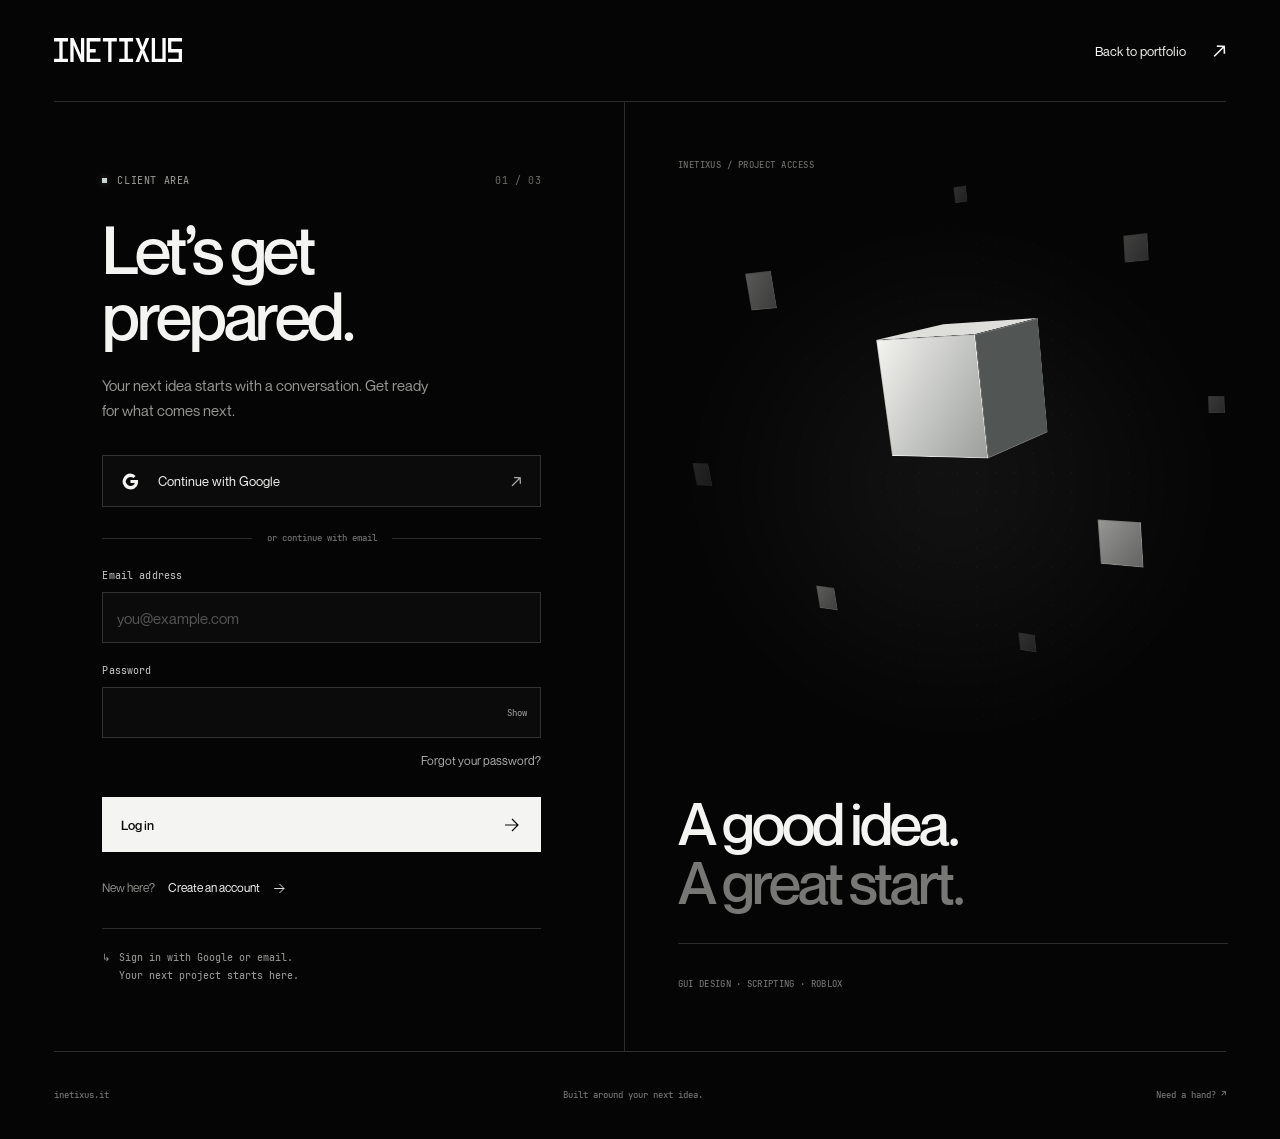
==== account/index.html @ 4a4ba4a3 "Restore original hero and use actual elevator as tiny edge widget" ====
<!doctype html><html lang="en"><head><meta charset="utf-8"><meta name="viewport" content="width=device-width, initial-scale=1"><meta name="theme-color" content="#050505"><meta name="robots" content="noindex, nofollow"><meta name="referrer" content="no-referrer"><title>Your account · Inetixus</title><link rel="canonical" href="https://inetixus.it/account/"><link rel="icon" href="/site/favicon.svg" type="image/svg+xml"><link rel="preload" href="/site/fonts/NeueMontreal-Medium.otf" as="font" type="font/otf" crossorigin><link rel="stylesheet" href="/account.css?v=native-edge-1"><script type="module" src="/account.js?v=native-edge-1"></script></head>
<body data-account-page="account"><header class="account-header"><a href="/" aria-label="Inetixus home"><img src="/site/inetixus.svg" width="128" height="39" alt="Inetixus"></a><a class="back-link" href="/">Back to portfolio <span aria-hidden="true">↗</span></a></header>
<main class="account-layout"><section class="account-panel" aria-labelledby="account-title"><p class="eyebrow"><span class="status-dot" aria-hidden="true"></span> CLIENT AREA <span class="step">01 / 03</span></p><h1 id="account-title" data-account-welcome>You’re<br>ready.</h1><p class="account-intro">Your account is ready for your next idea.</p><p class="selected-package" hidden></p>

<div data-member hidden><p class="member-email" data-account-email></p><a class="submit-button" href="mailto:inetixus@gmail.com?subject=My%20next%20project">Let’s talk about your project <svg viewBox="0 0 20 20" width="20" height="20" aria-hidden="true"><path d="M3 10h13M10 4l6 6-6 6" fill="none" stroke="currentColor" stroke-width="1.2"/></svg></a><a class="forgot" href="/reset-password/">Change password</a><button class="google-button" type="button" data-signout>Log out <svg viewBox="0 0 20 20" width="20" height="20" aria-hidden="true"><path d="M3 10h13M10 4l6 6-6 6" fill="none" stroke="currentColor" stroke-width="1.2"/></svg></button></div><p class="form-status" role="status" aria-live="polite" tabindex="-1" hidden></p><p class="account-switch"><a href="/">Explore the portfolio <svg viewBox="0 0 20 20" width="20" height="20" aria-hidden="true"><path d="M3 10h13M10 4l6 6-6 6" fill="none" stroke="currentColor" stroke-width="1.2"/></svg></a></p><p class="preview-note"><span aria-hidden="true">↳</span> Sign in with Google or email.<br>Your next project starts here.</p></section>
<aside class="account-art" aria-hidden="true"><div class="art-grid"></div><div class="art-halo"></div><div class="art-cubes"><div class="art-cube cube-0"><i></i><i></i><i></i></div><div class="art-cube cube-1"><i></i><i></i><i></i></div><div class="art-cube cube-2"><i></i><i></i><i></i></div><div class="art-cube cube-3"><i></i><i></i><i></i></div><div class="art-cube cube-4"><i></i><i></i><i></i></div><div class="art-cube cube-5"><i></i><i></i><i></i></div><div class="art-cube cube-6"><i></i><i></i><i></i></div><div class="art-cube cube-7"><i></i><i></i><i></i></div><div class="art-cube cube-8"><i></i><i></i><i></i></div></div><p class="art-coordinate">INETIXUS / PROJECT ACCESS</p><p class="art-title">A good idea.<br><span>A great start.</span></p><div class="art-rule"></div><p class="art-caption">GUI DESIGN · SCRIPTING · ROBLOX</p></aside></main><footer class="account-footer"><a href="https://inetixus.it">inetixus.it</a><span>Built around your next idea.</span><a href="mailto:inetixus@gmail.com">Need a hand? ↗</a></footer></body></html>
---- account.css ----
@font-face{font-family:Montreal;src:url('/site/fonts/NeueMontreal-Regular.otf') format('opentype');font-display:swap}@font-face{font-family:Montreal;src:url('/site/fonts/NeueMontreal-Medium.otf') format('opentype');font-weight:500 800;font-display:swap}@font-face{font-family:JetBrains;src:url('/site/fonts/JetBrainsMono-Medium.woff2') format('woff2');font-display:swap}
:root{color-scheme:dark;--bg:#050505;--ink:#f4f4f2;--muted:#969693;--line:#ffffff29;--mono:JetBrains,monospace;font-family:Montreal,Arial,sans-serif;background:var(--bg);color:var(--ink)}*{box-sizing:border-box}body{margin:0;min-height:100svh}a{color:inherit;text-decoration:none}button,input{font:inherit}button,a,input{touch-action:manipulation}button{cursor:pointer}a:focus-visible,button:focus-visible,input:focus-visible{outline:1px solid #c2e5e8;outline-offset:5px}button:disabled{cursor:wait}button svg{flex:none}.account-header{display:flex;justify-content:space-between;align-items:center;margin:0 4.2vw;border-bottom:1px solid var(--line);height:102px}.account-header img{width:128px;height:auto;display:block}.back-link{display:flex;gap:27px;align-items:center;min-height:44px;font-size:13px}.back-link span{font-size:22px}.account-layout{display:grid;grid-template-columns:minmax(380px,1fr) 1.05fr;max-width:1600px;margin:auto;min-height:calc(100svh - 190px)}.account-panel{padding:72px clamp(40px,6.5vw,112px) 65px 8vw;max-width:740px;align-self:center}.eyebrow{display:flex;align-items:center;gap:10px;font:10px var(--mono);letter-spacing:.06em;margin:0 0 30px;color:var(--muted)}.step{margin-left:auto;color:#646461}.status-dot{width:5px;height:5px;background:#c8d6d4;box-shadow:0 0 7px #ffffff4d}h1{font-size:clamp(50px,5.2vw,79px);font-weight:500;letter-spacing:-.052em;line-height:.99;margin:0 0 24px}.account-intro{font-size:15px;color:var(--muted);line-height:1.65;max-width:37ch;margin:0 0 33px}.google-button,.submit-button{display:flex;align-items:center;justify-content:space-between;gap:18px;min-height:52px;width:100%;border:1px solid var(--line);padding:0 18px;background:#0b0b0b;color:var(--ink);font-size:13px;transition:background .2s,border-color .2s}.google-button>span:first-of-type{margin-right:auto}.google-button:hover{background:#141414;border-color:#ffffff66}.button-arrow{color:#aaa;font-size:18px}.divider{display:flex;align-items:center;gap:15px;margin:25px 0;font:9px var(--mono);color:#777}.divider:before,.divider:after{content:'';height:1px;background:var(--line);flex:1}.field{margin-top:21px}.field>label{display:block;font:10px var(--mono);letter-spacing:.015em;margin:0 0 10px;color:#bbb}.input-wrap{position:relative}.field input{display:block;width:100%;height:51px;border:1px solid var(--line);border-radius:0;background:#0b0b0b;color:var(--ink);padding:0 14px;font-size:15px;transition:border-color .2s}.field input::placeholder{color:#555}.field input:focus{border-color:#b5c0bd}.field input[type=password],.field input[data-password-visible]{padding-right:67px}.show-password{position:absolute;right:0;top:0;height:51px;padding:0 14px;font:9px var(--mono);border:0;background:transparent;color:#999}.show-password:hover{color:white}.forgot{display:block;width:fit-content;margin:15px 0 27px auto;font-size:12px;color:#aaa;text-underline-offset:4px}.forgot:hover{text-decoration:underline}.submit-button{background:var(--ink);border-color:var(--ink);color:#090909;margin-top:29px;min-height:55px;font-weight:500}.submit-button:hover{background:#cfd2cf;border-color:#cfd2cf}.submit-button svg{transition:translate .2s}.submit-button:hover svg{translate:3px}.account-switch{font-size:12px;color:#8c8c89;margin:25px 0 0;line-height:1.8;display:flex;align-items:center;gap:13px;flex-wrap:wrap}.account-switch>a{display:inline-flex;align-items:center;gap:12px;color:var(--ink)}.account-switch svg{width:15px;height:15px}.preview-note{border-top:1px solid var(--line);padding:20px 0 0 17px;font:10px/1.85 var(--mono);color:#969693;position:relative;margin:29px 0 0}.preview-note>span{position:absolute;left:0;top:20px}.hint{font:9px/1.6 var(--mono);color:#777;margin:8px 0 -5px}.form-status{font-size:12px;line-height:1.7;color:#bfd9d3;border-left:1px solid #78968c;padding:8px 0 8px 14px;margin:20px 0 0;max-width:42ch}.selected-package{border-left:1px solid #849b94;padding-left:12px;font:10px/1.7 var(--mono);color:#b6c6c0;margin:0 0 24px}.account-art{position:relative;overflow:hidden;border-left:1px solid var(--line);min-height:720px;isolation:isolate;--art-yaw:0deg;--art-pitch:0deg}.art-grid{position:absolute;inset:0;background-image:radial-gradient(#ffffff40 .7px,transparent .8px);background-size:19px 19px;mask-image:radial-gradient(ellipse at 58% 40%,#0004,transparent 67%)}.art-halo{position:absolute;left:5%;right:5%;top:10%;height:60%;background:radial-gradient(ellipse,#fff3,transparent 65%);filter:blur(35px);opacity:.3}.art-coordinate{position:absolute;left:8%;top:48px;color:#747471;font:9px var(--mono);letter-spacing:.05em}.art-title{position:absolute;left:8%;bottom:139px;right:8%;margin:0;font-size:clamp(44px,4.6vw,70px);font-weight:500;line-height:1;letter-spacing:-.05em}.art-title>span{color:#777875}.art-caption{position:absolute;left:8%;bottom:52px;font:9px var(--mono);letter-spacing:.035em;color:#777}.art-rule{position:absolute;left:8%;right:8%;bottom:107px;height:1px;background:var(--line)}.art-cubes{position:absolute;inset:0;perspective:1000px;transform:rotateX(var(--art-pitch)) rotateY(var(--art-yaw));transition:transform .6s cubic-bezier(.2,.7,.2,1)}.art-cube{--s:58px;position:absolute;width:var(--s);height:var(--s);transform-style:preserve-3d;transform:rotateX(-23deg) rotateY(-34deg) rotateZ(-8deg);animation:drift 12s ease-in-out infinite alternate;will-change:transform}.art-cube i{position:absolute;inset:0;display:block;background:#c6c8c5;border:1px solid #ffffff36;backface-visibility:hidden}.art-cube i:first-child{transform:translateZ(calc(var(--s)/2));background:linear-gradient(130deg,#f3f3ef,#9c9f9c)}.art-cube i:nth-child(2){transform:rotateY(90deg) translateZ(calc(var(--s)/2));background:#515553}.art-cube i:nth-child(3){transform:rotateX(90deg) translateZ(calc(var(--s)/2));background:#dedfda}.cube-0{--s:115px;left:43%;top:24%;animation-delay:-4s}.cube-1{--s:36px;left:18%;top:18%;opacity:.35;animation-delay:-8s}.cube-2{--s:26px;left:76%;top:14%;opacity:.25;animation-delay:-1s}.cube-3{--s:47px;left:72%;top:44%;opacity:.6;animation-delay:-6s}.cube-4{--s:24px;left:29%;top:51%;opacity:.35;animation-delay:-2s}.cube-5{--s:23px;left:10%;top:38%;opacity:.13;animation-delay:-7s}.cube-6{--s:17px;left:89%;top:31%;opacity:.22;animation-delay:-5s}.cube-7{--s:15px;left:50%;top:9%;opacity:.18;animation-delay:-3s}.cube-8{--s:19px;left:60%;top:56%;opacity:.17;animation-delay:-9s}.account-footer{margin:0 4.2vw;display:flex;justify-content:space-between;align-items:center;gap:22px;border-top:1px solid var(--line);min-height:88px;font:9px var(--mono);color:#777}.account-footer>a{min-height:44px;display:flex;align-items:center}.account-footer a:hover{color:white}
[hidden]{display:none!important}.form-status[data-error=true]{color:#e3aaa3;border-color:#b8756a}.member-email{font:12px/1.7 var(--mono);overflow-wrap:anywhere;color:var(--muted);margin-bottom:28px}.submit-button:disabled,.google-button:disabled{opacity:.6;cursor:wait}
@keyframes drift{to{transform:translateY(-17px) rotateX(-13deg) rotateY(-21deg) rotateZ(-3deg)}}
@media(min-width:1700px){.account-panel{padding-left:110px}.account-art{margin-right:35px}}@media(max-width:1050px){.account-layout{grid-template-columns:minmax(360px,1fr) .8fr}.account-panel{padding:65px 45px}.art-title{font-size:43px}.cube-0{--s:90px;left:39%}.account-art{min-height:760px}.account-footer>span{display:none}}
@media(max-width:760px){.account-header{height:82px;margin:0 24px}.account-header img{width:108px}.back-link{font-size:11px;gap:12px}.account-layout{display:block;min-height:calc(100svh - 164px)}.account-panel{padding:46px 24px 40px;max-width:510px;margin:auto}.account-art{display:none}h1{font-size:58px}.account-intro{font-size:14px}.eyebrow{margin-bottom:26px}.account-footer{margin:0 24px;min-height:82px;font-size:8px}.account-switch{font-size:12px}.preview-note{font-size:8px}.field input{font-size:16px}}
@media(max-width:360px){h1{font-size:49px}.account-header,.account-footer{margin-right:20px;margin-left:20px}.account-panel{padding-right:20px;padding-left:20px}.back-link{font-size:10px;gap:7px}}
@media(prefers-reduced-motion:reduce){*,*:before,*:after{animation:none!important;transition:none!important}.art-cube{will-change:auto}}
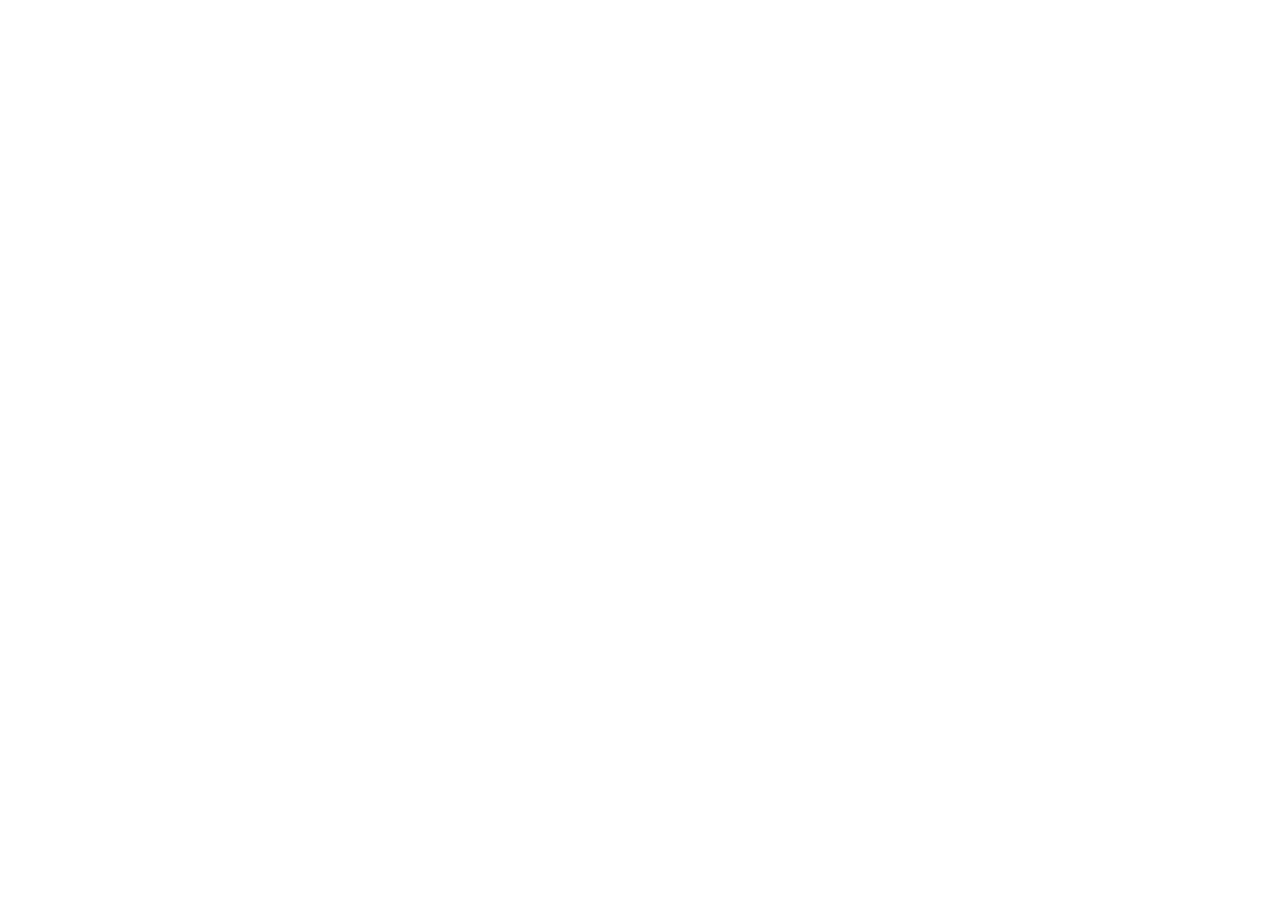
==== commit 3d1ff1b9: "Add streamlined client dashboard, verification and sitemap" ====
--- a/account/index.html
+++ b/account/index.html
@@ -1,6 +1,6 @@
-<!doctype html><html lang="en"><head><meta charset="utf-8"><meta name="viewport" content="width=device-width, initial-scale=1"><meta name="theme-color" content="#050505"><meta name="robots" content="noindex, nofollow"><meta name="referrer" content="no-referrer"><title>Your account · Inetixus</title><link rel="canonical" href="https://inetixus.it/account/"><link rel="icon" href="/site/favicon.svg" type="image/svg+xml"><link rel="preload" href="/site/fonts/NeueMontreal-Medium.otf" as="font" type="font/otf" crossorigin><link rel="stylesheet" href="/account.css?v=native-edge-1"><script type="module" src="/account.js?v=native-edge-1"></script></head>
+<!doctype html><html lang="en"><head><meta charset="utf-8"><meta name="viewport" content="width=device-width, initial-scale=1, viewport-fit=cover"><meta name="theme-color" content="#050505"><meta name="robots" content="noindex, nofollow"><meta name="referrer" content="no-referrer"><title>Your account · Inetixus</title><link rel="canonical" href="https://dashboard.inetixus.it/account/"><link rel="icon" href="/site/favicon.svg" type="image/svg+xml"><link rel="preload" href="/site/fonts/NeueMontreal-Medium.otf" as="font" type="font/otf" crossorigin><link rel="stylesheet" href="/account.css?v=portal-2"><script type="module" src="/account.js?v=portal-2"></script></head>
 <body data-account-page="account"><header class="account-header"><a href="/" aria-label="Inetixus home"><img src="/site/inetixus.svg" width="128" height="39" alt="Inetixus"></a><a class="back-link" href="/">Back to portfolio <span aria-hidden="true">↗</span></a></header>
-<main class="account-layout"><section class="account-panel" aria-labelledby="account-title"><p class="eyebrow"><span class="status-dot" aria-hidden="true"></span> CLIENT AREA <span class="step">01 / 03</span></p><h1 id="account-title" data-account-welcome>You’re<br>ready.</h1><p class="account-intro">Your account is ready for your next idea.</p><p class="selected-package" hidden></p>
+<main class="account-layout"><section class="account-panel" aria-labelledby="account-title"><p class="eyebrow"><span class="status-dot" aria-hidden="true"></span> ACCOUNT ACCESS <span class="step">01 / 03</span></p><h1 id="account-title" data-account-welcome>You’re<br>ready.</h1><p class="account-intro">Your project workspace is ready.</p><p class="selected-package" hidden></p>
 
 <div data-member hidden><p class="member-email" data-account-email></p><a class="submit-button" href="mailto:inetixus@gmail.com?subject=My%20next%20project">Let’s talk about your project <svg viewBox="0 0 20 20" width="20" height="20" aria-hidden="true"><path d="M3 10h13M10 4l6 6-6 6" fill="none" stroke="currentColor" stroke-width="1.2"/></svg></a><a class="forgot" href="/reset-password/">Change password</a><button class="google-button" type="button" data-signout>Log out <svg viewBox="0 0 20 20" width="20" height="20" aria-hidden="true"><path d="M3 10h13M10 4l6 6-6 6" fill="none" stroke="currentColor" stroke-width="1.2"/></svg></button></div><p class="form-status" role="status" aria-live="polite" tabindex="-1" hidden></p><p class="account-switch"><a href="/">Explore the portfolio <svg viewBox="0 0 20 20" width="20" height="20" aria-hidden="true"><path d="M3 10h13M10 4l6 6-6 6" fill="none" stroke="currentColor" stroke-width="1.2"/></svg></a></p><p class="preview-note"><span aria-hidden="true">↳</span> Sign in with Google or email.<br>Your next project starts here.</p></section>
 <aside class="account-art" aria-hidden="true"><div class="art-grid"></div><div class="art-halo"></div><div class="art-cubes"><div class="art-cube cube-0"><i></i><i></i><i></i></div><div class="art-cube cube-1"><i></i><i></i><i></i></div><div class="art-cube cube-2"><i></i><i></i><i></i></div><div class="art-cube cube-3"><i></i><i></i><i></i></div><div class="art-cube cube-4"><i></i><i></i><i></i></div><div class="art-cube cube-5"><i></i><i></i><i></i></div><div class="art-cube cube-6"><i></i><i></i><i></i></div><div class="art-cube cube-7"><i></i><i></i><i></i></div><div class="art-cube cube-8"><i></i><i></i><i></i></div></div><p class="art-coordinate">INETIXUS / PROJECT ACCESS</p><p class="art-title">A good idea.<br><span>A great start.</span></p><div class="art-rule"></div><p class="art-caption">GUI DESIGN · SCRIPTING · ROBLOX</p></aside></main><footer class="account-footer"><a href="https://inetixus.it">inetixus.it</a><span>Built around your next idea.</span><a href="mailto:inetixus@gmail.com">Need a hand? ↗</a></footer></body></html>
--- a/account.css
+++ b/account.css
@@ -6,3 +6,12 @@
 @media(max-width:760px){.account-header{height:82px;margin:0 24px}.account-header img{width:108px}.back-link{font-size:11px;gap:12px}.account-layout{display:block;min-height:calc(100svh - 164px)}.account-panel{padding:46px 24px 40px;max-width:510px;margin:auto}.account-art{display:none}h1{font-size:58px}.account-intro{font-size:14px}.eyebrow{margin-bottom:26px}.account-footer{margin:0 24px;min-height:82px;font-size:8px}.account-switch{font-size:12px}.preview-note{font-size:8px}.field input{font-size:16px}}
 @media(max-width:360px){h1{font-size:49px}.account-header,.account-footer{margin-right:20px;margin-left:20px}.account-panel{padding-right:20px;padding-left:20px}.back-link{font-size:10px;gap:7px}}
 @media(prefers-reduced-motion:reduce){*,*:before,*:after{animation:none!important;transition:none!important}.art-cube{will-change:auto}}
+@media(max-width:760px){
+ .account-header{height:76px;margin-inline:max(20px,env(safe-area-inset-left)) max(20px,env(safe-area-inset-right))}.account-header img{width:100px}.back-link{font-size:12px;gap:10px;min-height:48px}
+ .account-layout{min-height:calc(100svh - 158px)}.account-panel{padding:30px max(20px,env(safe-area-inset-right)) 32px max(20px,env(safe-area-inset-left))}
+ h1{font-size:clamp(40px,11.5vw,56px);line-height:1.02;overflow-wrap:normal}.eyebrow{font-size:11px;margin-bottom:22px}.account-intro{font-size:16px;line-height:1.55;margin-bottom:26px}
+ .google-button,.submit-button{min-height:54px;font-size:15px}.field{margin-top:20px}.field>label{font-size:12px}.field input{height:54px;font-size:16px}.show-password{height:54px;min-width:56px;font-size:11px}.forgot{display:flex;align-items:center;min-height:44px;font-size:14px;margin:8px 0 12px auto}
+ .divider{font-size:11px;margin:22px 0}.submit-button{margin-top:24px}.hint{font-size:12px;line-height:1.6}.account-switch{font-size:14px;gap:4px 12px;margin-top:18px}.account-switch>a{min-height:44px}.preview-note{font-size:11px;line-height:1.65;margin-top:20px}.form-status{font-size:14px;overflow-wrap:anywhere}.selected-package{font-size:12px}
+ .account-footer{margin-inline:20px;gap:12px;min-height:76px;padding-bottom:env(safe-area-inset-bottom);font-size:11px}.account-footer>a{min-height:48px}.account-footer>span{display:none}
+}
+.resend-code{min-height:48px;margin-top:14px;font-size:14px;color:#b8c8bf;text-decoration:underline;text-underline-offset:5px}.resend-code:disabled{opacity:.5;cursor:default}#verification-code{font-family:JetBrains,monospace;font-size:24px;letter-spacing:.2em}
